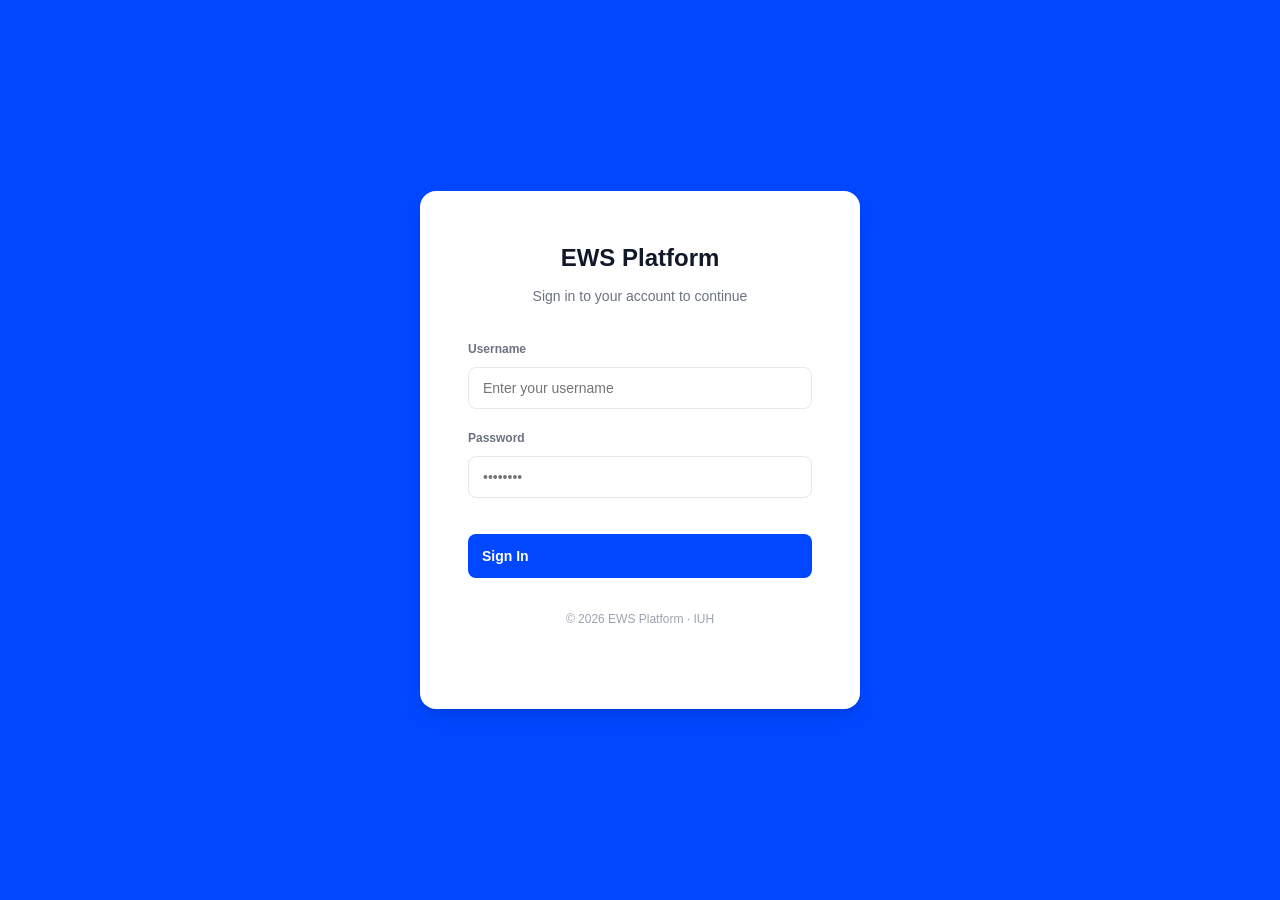
==== frontend/index.html @ 3ef36ef8 "change code to product" ====
<!DOCTYPE html>
<html lang="en">
<head>
  <meta charset="UTF-8"/>
  <meta name="viewport" content="width=device-width, initial-scale=1.0"/>
  <title>Login — EWS Platform</title>
  <link rel="stylesheet" href="css/style.css"/>
</head>
<body>

<div class="login-page">
  <div class="login-card">
    <h1>EWS Platform</h1>
    <p>Sign in to your account to continue</p>

    <form id="loginForm">
      <div class="form-group">
        <label class="form-label">Username</label>
        <input id="username" type="text" class="form-control" placeholder="Enter your username" required/>
      </div>

      <div class="form-group">
        <label class="form-label">Password</label>
        <input id="password" type="password" class="form-control" placeholder="••••••••" required/>
      </div>

      <div id="loginError" class="login-error"></div>

      <button type="submit" class="btn btn-primary" id="loginBtn" style="width:100%; padding:14px; margin-top:16px;">Sign In</button>
    </form>

    <p style="text-align:center; font-size:12px; color:var(--text-muted); margin-top:32px;">
      © 2026 EWS Platform · IUH
    </p>
  </div>
</div>

<script src="js/api.js"></script>
<script>
  if (api.isLoggedIn()) redirectByRole(api.getUser());

  function redirectByRole(user) {
    if (!user) return;
    const map = { admin: 'admin.html', teacher: 'teacher.html', student: 'student.html' };
    window.location.href = map[user.vai_tro] || 'admin.html';
  }

  document.getElementById('loginForm').addEventListener('submit', async (e) => {
    e.preventDefault();
    const btn = document.getElementById('loginBtn');
    const errBox = document.getElementById('loginError');

    const username = document.getElementById('username').value.trim();
    const password = document.getElementById('password').value;

    btn.disabled = true;
    btn.textContent = 'Signing in...';
    errBox.style.display = 'none';

    const result = await api.login(username, password);

    if (result.ok) {
      btn.textContent = 'Success!';
      setTimeout(() => redirectByRole(result.user), 400);
    } else {
      errBox.textContent = 'Error: ' + result.msg;
      errBox.style.display = 'block';
      btn.disabled = false;
      btn.textContent = 'Sign In';
    }
  });
</script>
</body>
</html>
---- frontend/css/style.css ----
/* ============================================================
   Early Warning System — Light/Modern UI
   Inspired by EWS Platform Dashboard
   ============================================================ */

/* ── Variables ── */
:root {
  --primary:       #0047FF; /* Sidebar Blue */
  --primary-light: #3B82F6;
  --bg-main:       #F8F9FB;
  --bg-sidebar:    #0047FF;
  --bg-card:       #FFFFFF;
  --border:        #E5E7EB;
  --text-main:     #111827;
  --text-secondary:#6B7280;
  --text-muted:    #9CA3AF;
  
  --success:       #22C55E;
  --warning:       #F59E0B;
  --danger:        #EF4444;
  --purple:        #A855F7;
  --pink:          #EC4899;
  --cyan:          #06B6D4;

  --sidebar-w: 240px;
  --topbar-h: 70px;
  --radius: 12px;
  --radius-sm: 8px;
  --shadow: 0 1px 3px 0 rgba(0, 0, 0, 0.1), 0 1px 2px 0 rgba(0, 0, 0, 0.06);
  --shadow-lg: 0 10px 15px -3px rgba(0, 0, 0, 0.1), 0 4px 6px -2px rgba(0, 0, 0, 0.05);
}

/* ── Reset ── */
*, *::before, *::after { box-sizing: border-box; margin: 0; padding: 0; }
html { scroll-behavior: smooth; }
body {
  font-family: 'Inter', -apple-system, BlinkMacSystemFont, "Segoe UI", Roboto, Helvetica, Arial, sans-serif;
  background: var(--bg-main);
  color: var(--text-main);
  line-height: 1.6;
  min-height: 100vh;
}
a { color: var(--primary); text-decoration: none; }
img { max-width: 100%; }
ul { list-style: none; }

/* ── Scrollbar ── */
::-webkit-scrollbar { width: 6px; }
::-webkit-scrollbar-track { background: var(--bg-main); }
::-webkit-scrollbar-thumb { background: var(--text-muted); border-radius: 3px; }

/* ============================================================
   LAYOUT
   ============================================================ */

.app-layout {
  display: flex;
  min-height: 100vh;
}

/* ── Sidebar ── */
.sidebar {
  width: var(--sidebar-w);
  background: var(--bg-sidebar);
  color: #FFFFFF;
  display: flex;
  flex-direction: column;
  position: fixed;
  top: 0; left: 0;
  height: 100vh;
  z-index: 100;
  transition: transform .3s ease;
}

.sidebar-logo {
  padding: 30px 24px;
}
.sidebar-logo h2 {
  font-size: 18px;
  font-weight: 800;
  letter-spacing: -0.5px;
}
.sidebar-logo span {
  font-size: 11px;
  opacity: 0.7;
  display: block;
}

.sidebar-nav {
  flex: 1;
  padding: 10px 0;
}
.nav-label {
  font-size: 10px;
  font-weight: 700;
  text-transform: uppercase;
  letter-spacing: 1px;
  padding: 20px 24px 8px;
  opacity: 0.5;
}
.nav-item {
  display: flex;
  align-items: center;
  gap: 12px;
  padding: 12px 24px;
  font-size: 14px;
  font-weight: 500;
  color: rgba(255, 255, 255, 0.7);
  cursor: pointer;
  transition: all .2s;
  user-select: none;
}
.nav-item:hover {
  color: #FFFFFF;
  background: rgba(255, 255, 255, 0.1);
}
.nav-item.active {
  background: #FFFFFF;
  color: var(--primary);
  font-weight: 700;
  border-radius: 0 30px 30px 0;
  margin-right: 20px;
}
.nav-item .icon { font-size: 18px; width: 24px; text-align: center; }

.sidebar-footer {
  padding: 20px 24px;
  border-top: 1px solid rgba(255, 255, 255, 0.1);
}
.sidebar-user-mini {
  display: flex;
  align-items: center;
  gap: 12px;
  margin-top: 10px;
}
.user-avatar-mini {
  width: 32px; height: 32px;
  border-radius: 50%;
  background: #FFFFFF;
  color: var(--primary);
  display: flex; align-items: center; justify-content: center;
  font-size: 14px; font-weight: 700;
}
.user-info-mini .name { font-size: 13px; font-weight: 600; }
.user-info-mini .status { font-size: 10px; opacity: 0.7; }

.btn-logout {
  width: 100%;
  padding: 8px;
  background: rgba(255, 255, 255, 0.2);
  border: none;
  border-radius: 6px;
  color: #fff;
  font-size: 12px;
  cursor: pointer;
  margin-top: 10px;
}

/* ── Main Content ── */
.main-content {
  margin-left: var(--sidebar-w);
  flex: 1;
  display: flex;
  flex-direction: column;
}

.topbar {
  height: var(--topbar-h);
  padding: 0 40px;
  background: #FFFFFF;
  border-bottom: 1px solid var(--border);
  display: flex;
  align-items: center;
  justify-content: space-between;
  position: sticky; top: 0; z-index: 50;
}
.topbar-search {
  flex: 1;
  max-width: 400px;
  position: relative;
}
.topbar-search .icon {
  position: absolute; left: 12px; top: 50%; transform: translateY(-50%);
  color: var(--text-muted); font-size: 14px;
}
.topbar-search input {
  width: 100%;
  padding: 10px 10px 10px 36px;
  border: none;
  background: #F9FAFB;
  border-radius: 8px;
  font-size: 14px;
  outline: none;
}
.topbar-actions {
  display: flex;
  align-items: center;
  gap: 24px;
}
.notif-btn {
  position: relative;
  font-size: 20px;
  cursor: pointer;
  color: var(--text-secondary);
}
.notif-badge {
  position: absolute; top: -2px; right: -2px;
  background: var(--danger); color: #fff;
  font-size: 9px; padding: 2px 4px; border-radius: 10px;
  border: 2px solid #fff;
}
.top-user {
  display: flex;
  align-items: center;
  gap: 12px;
  cursor: pointer;
}
.top-user .name { font-size: 14px; font-weight: 600; color: var(--text-main); }
.top-user .avatar {
  width: 36px; height: 36px;
  border-radius: 50%;
  background: #3B82F6;
  color: #fff;
  display: flex; align-items: center; justify-content: center;
  font-weight: 700;
}

.page-content { padding: 32px 40px; }
.page-header { margin-bottom: 32px; }
.page-header h1 { font-size: 24px; font-weight: 700; color: var(--text-main); }
.page-header p { font-size: 14px; color: var(--text-secondary); margin-top: 4px; }

/* ============================================================
   CARDS
   ============================================================ */

.card {
  background: var(--bg-card);
  border: 1px solid var(--border);
  border-radius: var(--radius);
  padding: 24px;
  box-shadow: var(--shadow);
  margin-bottom: 24px;
}
.card-title {
  font-size: 16px;
  font-weight: 700;
  color: var(--text-main);
  margin-bottom: 20px;
}

/* ── Stats Cards ── */
.stats-grid {
  display: grid;
  grid-template-columns: repeat(auto-fit, minmax(220px, 1fr));
  gap: 24px;
  margin-bottom: 32px;
}
.stat-card {
  background: #FFFFFF;
  border: 1px solid var(--border);
  border-radius: var(--radius);
  padding: 24px;
  display: flex;
  justify-content: space-between;
  align-items: flex-start;
  box-shadow: var(--shadow);
}
.stat-card .label { font-size: 12px; font-weight: 600; color: var(--text-secondary); margin-bottom: 8px; }
.stat-card .value { font-size: 28px; font-weight: 800; color: var(--text-main); }
.stat-icon-wrapper {
  width: 48px; height: 48px;
  border-radius: 12px;
  display: flex; align-items: center; justify-content: center;
  font-size: 24px;
  color: #FFFFFF;
}
.stat-card.blue .stat-icon-wrapper   { background: var(--primary-light); }
.stat-card.purple .stat-icon-wrapper { background: var(--purple); }
.stat-card.pink .stat-icon-wrapper   { background: var(--pink); }
.stat-card.green .stat-icon-wrapper  { background: var(--success); }
.stat-card.red .stat-icon-wrapper    { background: var(--danger); }

/* ── Grid Layouts ── */
.grid-2 { display: grid; grid-template-columns: 1fr 1fr; gap: 24px; margin-bottom: 24px; }
.grid-1-2 { display: grid; grid-template-columns: 1fr 2fr; gap: 24px; margin-bottom: 24px; }

/* ============================================================
   TABLES
   ============================================================ */

.table-wrap { overflow-x: auto; }
table {
  width: 100%;
  border-collapse: collapse;
}
thead th {
  padding: 12px 16px;
  text-align: left;
  font-size: 12px;
  font-weight: 700;
  color: var(--text-secondary);
  border-bottom: 1px solid var(--border);
  background: #FBFCFE;
}
tbody td {
  padding: 16px;
  border-bottom: 1px solid var(--border);
  font-size: 14px;
  color: var(--text-main);
}
tbody tr:last-child td { border-bottom: none; }
tbody tr:hover { background: #F9FAFB; }

/* ============================================================
   BADGES & BUTTONS
   ============================================================ */

.badge {
  display: inline-flex;
  padding: 4px 12px;
  border-radius: 20px;
  font-size: 11px;
  font-weight: 700;
  text-transform: uppercase;
}
.badge-red     { background: #FEE2E2; color: #DC2626; }
.badge-orange  { background: #FEF3C7; color: #D97706; }
.badge-green   { background: #DCFCE7; color: #16A34A; }
.badge-blue    { background: #DBEAFE; color: #2563EB; }
.badge-excellent { background: #F3E8FF; color: #9333EA; }

.btn {
  display: inline-flex; align-items: center; gap: 8px;
  padding: 10px 20px;
  border-radius: 8px;
  font-size: 14px;
  font-weight: 600;
  cursor: pointer;
  border: none;
  transition: opacity 0.2s;
}
.btn-primary { background: var(--primary); color: #fff; }
.btn-primary:hover { opacity: 0.9; }
.btn-outline { background: #fff; border: 1px solid var(--border); color: var(--text-secondary); }
.btn-outline:hover { background: #F9FAFB; }
.btn-sm { padding: 6px 12px; font-size: 12px; }

/* ============================================================
   ALERTS / NOTIFICATIONS
   ============================================================ */

.alert-at-risk {
  background: #FFF5F5;
  border: 1px solid #FED7D7;
  color: #C53030;
  padding: 16px 20px;
  border-radius: 8px;
  display: flex;
  align-items: center;
  gap: 12px;
  font-size: 14px;
  margin-bottom: 24px;
}
.alert-at-risk .icon { font-size: 18px; }

/* ============================================================
   FORMS
   ============================================================ */

.form-group { margin-bottom: 20px; }
.form-label { display: block; font-size: 12px; font-weight: 700; color: var(--text-secondary); margin-bottom: 8px; }
.form-control {
  width: 100%; padding: 12px 14px; border: 1px solid var(--border); border-radius: 8px;
  font-size: 14px; outline: none; transition: border-color 0.2s;
}
.form-control:focus { border-color: var(--primary); }

.form-grid-2 { display: grid; grid-template-columns: 1fr 1fr; gap: 16px; }
.form-grid-3 { display: grid; grid-template-columns: repeat(3, 1fr); gap: 16px; }

/* ============================================================
   PROGRESS BARS
   ============================================================ */
.progress-list { margin-top: 20px; }
.progress-item { margin-bottom: 16px; }
.progress-info { display: flex; justify-content: space-between; font-size: 12px; margin-bottom: 4px; font-weight: 600; }
.progress-bar-bg { height: 8px; background: #E5E7EB; border-radius: 10px; overflow: hidden; }
.progress-bar-fill { height: 100%; border-radius: 10px; transition: width 0.5s; }
.progress-bar-fill.red    { background: var(--danger); }
.progress-bar-fill.cyan   { background: var(--cyan); }
.progress-bar-fill.green  { background: var(--success); }
.progress-bar-fill.purple { background: var(--purple); }

/* ============================================================
   MODALS
   ============================================================ */
.modal-overlay {
  position: fixed; inset: 0; background: rgba(0,0,0,0.5); z-index: 1000;
  display: none; align-items: center; justify-content: center;
}
.modal-overlay.open { display: flex; }
.modal { background: #fff; border-radius: 12px; padding: 32px; width: 100%; max-width: 600px; box-shadow: var(--shadow-lg); }
.modal-lg { max-width: 800px; }
.modal-header { display: flex; justify-content: space-between; align-items: center; margin-bottom: 24px; }
.modal-header h2 { font-size: 18px; font-weight: 800; }
.modal-close { cursor: pointer; font-size: 20px; color: var(--text-muted); padding: 5px; }
.modal-footer { display: flex; justify-content: flex-end; gap: 12px; margin-top: 24px; padding-top: 20px; border-top: 1px solid var(--border); }

/* ============================================================
   CHARTS
   ============================================================ */
.chart-container { position: relative; width: 100%; height: 280px; }

/* ============================================================
   RESPONSIVE
   ============================================================ */
@media (max-width: 1024px) {
  .sidebar { transform: translateX(-100%); width: 280px; }
  .sidebar.open { transform: translateX(0); }
  .main-content { margin-left: 0; }
  .topbar { padding: 0 20px; }
  .page-content { padding: 24px 20px; }
}

@media (max-width: 768px) {
  .grid-2, .grid-1-2 { grid-template-columns: 1fr; }
  .topbar-search { display: none; }
  .stats-grid { grid-template-columns: 1fr 1fr; }
}
@media (max-width: 480px) {
  .stats-grid { grid-template-columns: 1fr; }
}

/* Auth Pages Styling */
.login-page {
  background: var(--bg-sidebar);
  height: 100vh;
  display: flex; align-items: center; justify-content: center;
}
.login-card {
  background: #fff; padding: 48px; border-radius: 16px; width: 100%; max-width: 440px;
  box-shadow: var(--shadow-lg);
}
.login-card h1 { font-size: 24px; font-weight: 800; margin-bottom: 8px; text-align: center; }
.login-card p { font-size: 14px; color: var(--text-secondary); margin-bottom: 32px; text-align: center; }

/* Toast styles */
.toast {
  position: fixed; bottom: 30px; right: 30px; padding: 12px 24px; border-radius: 8px;
  background: #333; color: #fff; font-size: 14px; font-weight: 600; box-shadow: var(--shadow-lg);
  transform: translateY(100px); transition: transform 0.3s ease; z-index: 1100;
}
.toast.show { transform: translateY(0); }
.toast-success { background: var(--success); }
.toast-error { background: var(--danger); }
.toast-info { background: var(--primary); }

.spinner {
  width: 40px; height: 40px; border: 4px solid #f3f3f3; border-top: 4px solid var(--primary);
  border-radius: 50%; animation: spin 1s linear infinite; margin: 40px auto;
}
@keyframes spin { 0% { transform: rotate(0deg); } 100% { transform: rotate(360deg); } }

.section { display: none; }
.section.active { display: block; }
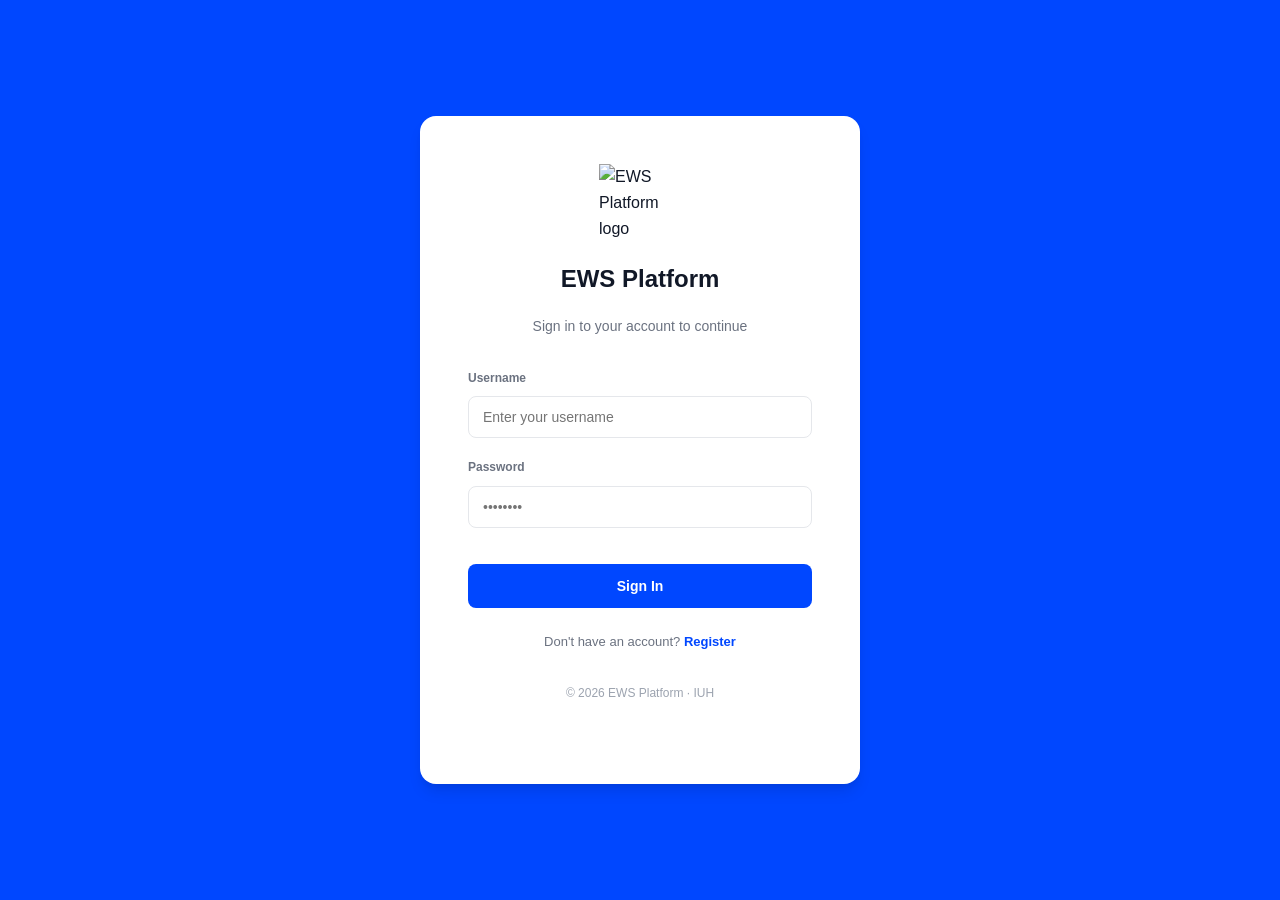
==== commit c5bcca8c: "change to deploy" ====
--- a/frontend/index.html
+++ b/frontend/index.html
@@ -4,13 +4,17 @@
   <meta charset="UTF-8"/>
   <meta name="viewport" content="width=device-width, initial-scale=1.0"/>
   <title>Login — EWS Platform</title>
+  <link rel="icon" type="image/png" href="img/logo.png"/>
   <link rel="stylesheet" href="css/style.css"/>
 </head>
 <body>
 
 <div class="login-page">
   <div class="login-card">
-    <h1>EWS Platform</h1>
+    <div class="auth-brand">
+      <img src="img/logo.png" alt="EWS Platform logo" class="auth-brand-logo"/>
+      <h1>EWS Platform</h1>
+    </div>
     <p>Sign in to your account to continue</p>
 
     <form id="loginForm">
@@ -29,7 +33,11 @@
       <button type="submit" class="btn btn-primary" id="loginBtn" style="width:100%; padding:14px; margin-top:16px;">Sign In</button>
     </form>
 
-    <p style="text-align:center; font-size:12px; color:var(--text-muted); margin-top:32px;">
+    <p style="text-align:center; font-size:13px; color:var(--text-secondary); margin-top:24px;">
+      Don't have an account? <a href="register.html" style="font-weight:700">Register</a>
+    </p>
+
+    <p style="text-align:center; font-size:12px; color:var(--text-muted); margin-top:16px;">
       © 2026 EWS Platform · IUH
     </p>
   </div>
--- a/frontend/css/style.css
+++ b/frontend/css/style.css
@@ -74,6 +74,9 @@
 
 .sidebar-logo {
   padding: 30px 24px;
+  display: flex;
+  align-items: center;
+  gap: 14px;
 }
 .sidebar-logo h2 {
   font-size: 18px;
@@ -84,6 +87,17 @@
   font-size: 11px;
   opacity: 0.7;
   display: block;
+}
+.sidebar-logo-image {
+  width: 48px;
+  height: 48px;
+  object-fit: contain;
+  border-radius: 12px;
+  background: rgba(255, 255, 255, 0.12);
+  padding: 6px;
+}
+.sidebar-logo-text {
+  min-width: 0;
 }
 
 .sidebar-nav {
@@ -331,7 +345,7 @@
 .badge-excellent { background: #F3E8FF; color: #9333EA; }
 
 .btn {
-  display: inline-flex; align-items: center; gap: 8px;
+  display: inline-flex; align-items: center; justify-content: center; gap: 8px;
   padding: 10px 20px;
   border-radius: 8px;
   font-size: 14px;
@@ -442,8 +456,21 @@
   background: #fff; padding: 48px; border-radius: 16px; width: 100%; max-width: 440px;
   box-shadow: var(--shadow-lg);
 }
+.auth-brand {
+  display: flex;
+  flex-direction: column;
+  align-items: center;
+  gap: 14px;
+  margin-bottom: 8px;
+}
+.auth-brand-logo {
+  width: 82px;
+  height: 82px;
+  object-fit: contain;
+}
 .login-card h1 { font-size: 24px; font-weight: 800; margin-bottom: 8px; text-align: center; }
 .login-card p { font-size: 14px; color: var(--text-secondary); margin-bottom: 32px; text-align: center; }
+.login-error { display: none; background: #FEE2E2; color: #DC2626; padding: 10px 14px; border-radius: 8px; font-size: 13px; margin-top: 12px; }
 
 /* Toast styles */
 .toast {
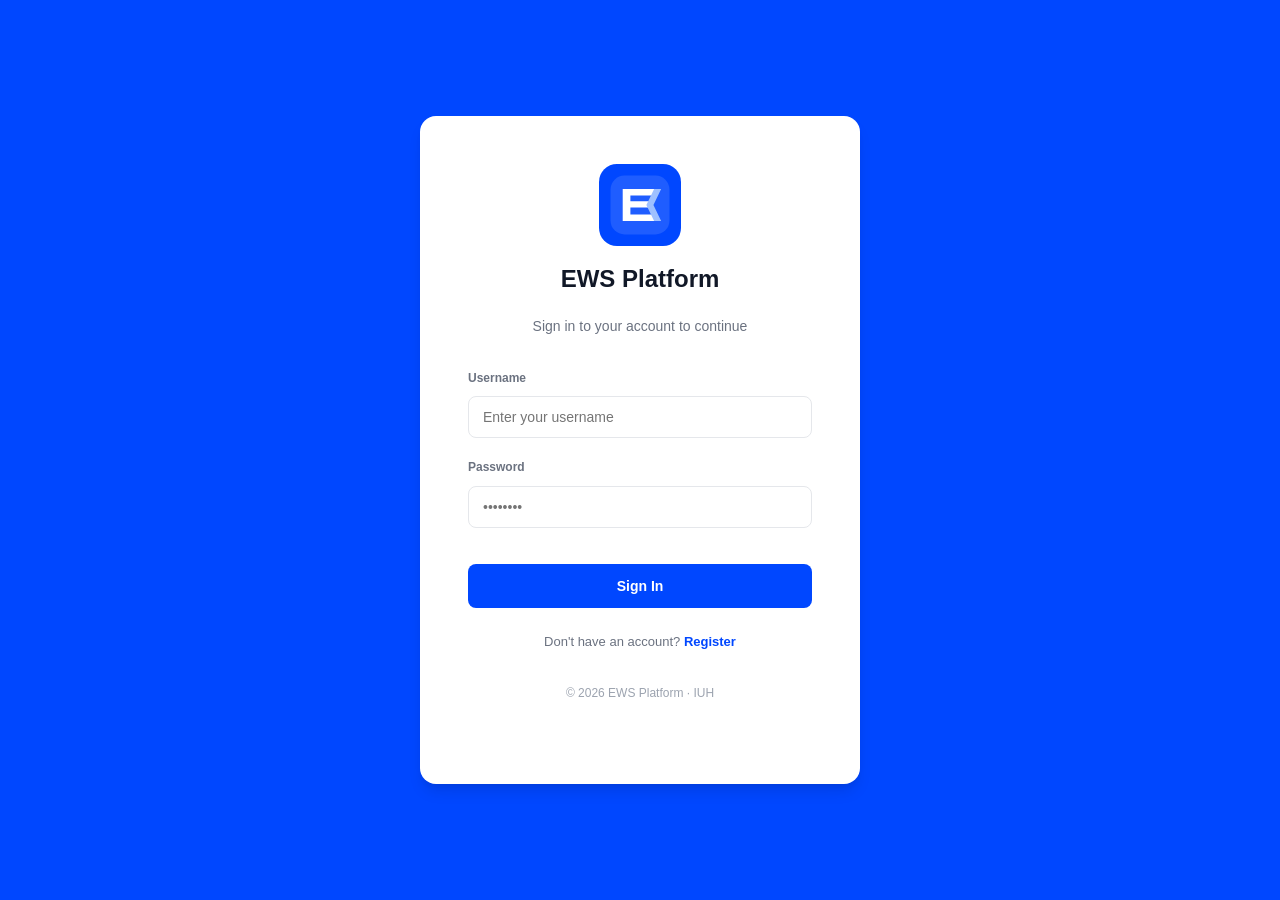
==== commit df8d2f26: "fix lỗi logo" ====
--- a/frontend/index.html
+++ b/frontend/index.html
@@ -4,7 +4,7 @@
   <meta charset="UTF-8"/>
   <meta name="viewport" content="width=device-width, initial-scale=1.0"/>
   <title>Login — EWS Platform</title>
-  <link rel="icon" type="image/png" href="img/logo.png"/>
+  <link rel="icon" type="image/svg+xml" href="img/logo.svg"/>
   <link rel="stylesheet" href="css/style.css"/>
 </head>
 <body>
@@ -12,7 +12,7 @@
 <div class="login-page">
   <div class="login-card">
     <div class="auth-brand">
-      <img src="img/logo.png" alt="EWS Platform logo" class="auth-brand-logo"/>
+      <img src="img/logo.svg" alt="EWS Platform logo" class="auth-brand-logo"/>
       <h1>EWS Platform</h1>
     </div>
     <p>Sign in to your account to continue</p>
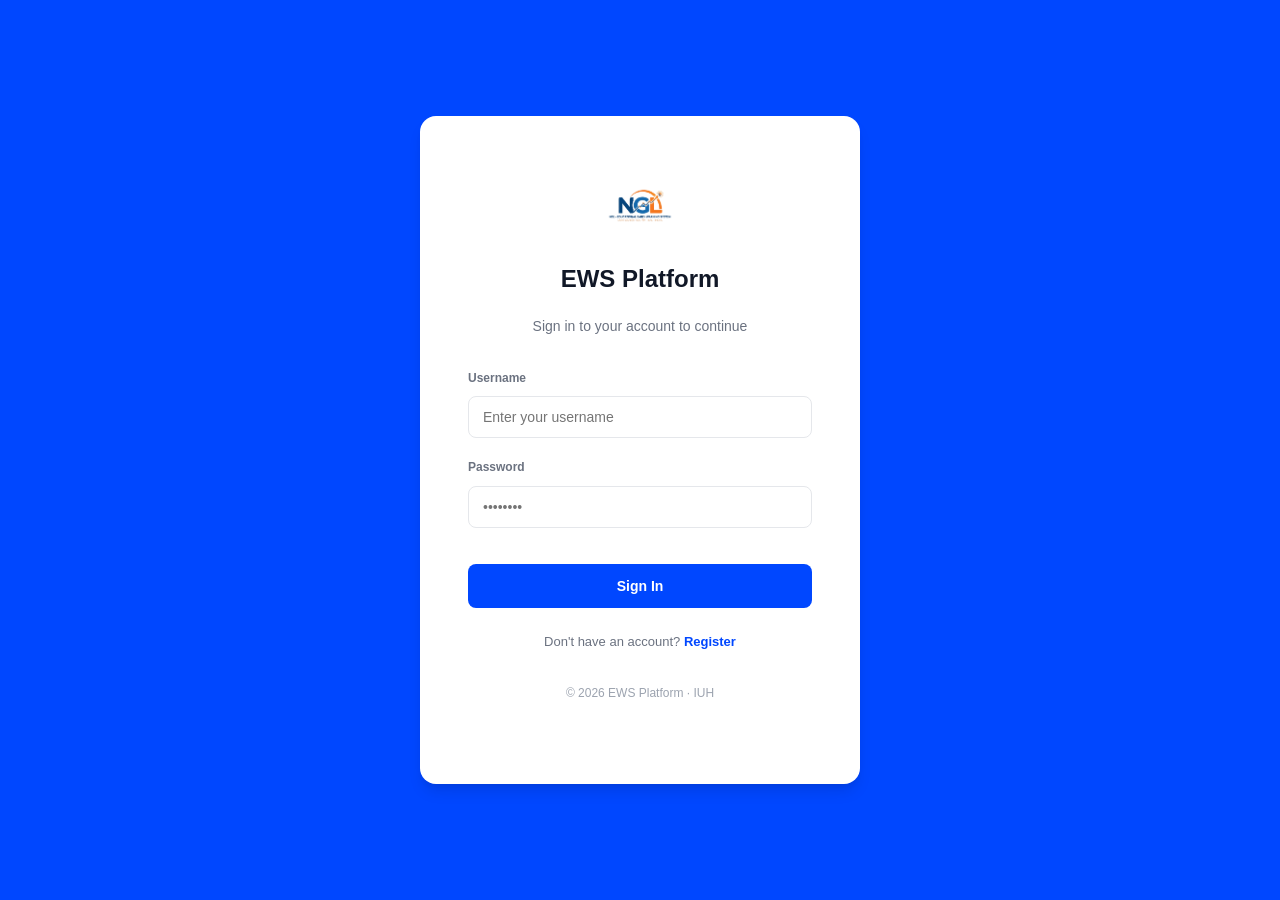
==== commit 76026c2c: "fix logo p3" ====
--- a/frontend/index.html
+++ b/frontend/index.html
@@ -4,7 +4,7 @@
   <meta charset="UTF-8"/>
   <meta name="viewport" content="width=device-width, initial-scale=1.0"/>
   <title>Login — EWS Platform</title>
-  <link rel="icon" type="image/svg+xml" href="img/logo.svg"/>
+  <link rel="icon" type="image/png" href="img/logo.png"/>
   <link rel="stylesheet" href="css/style.css"/>
 </head>
 <body>
@@ -12,7 +12,7 @@
 <div class="login-page">
   <div class="login-card">
     <div class="auth-brand">
-      <img src="img/logo.svg" alt="EWS Platform logo" class="auth-brand-logo"/>
+      <img src="img/logo.png" alt="EWS Platform logo" class="auth-brand-logo"/>
       <h1>EWS Platform</h1>
     </div>
     <p>Sign in to your account to continue</p>
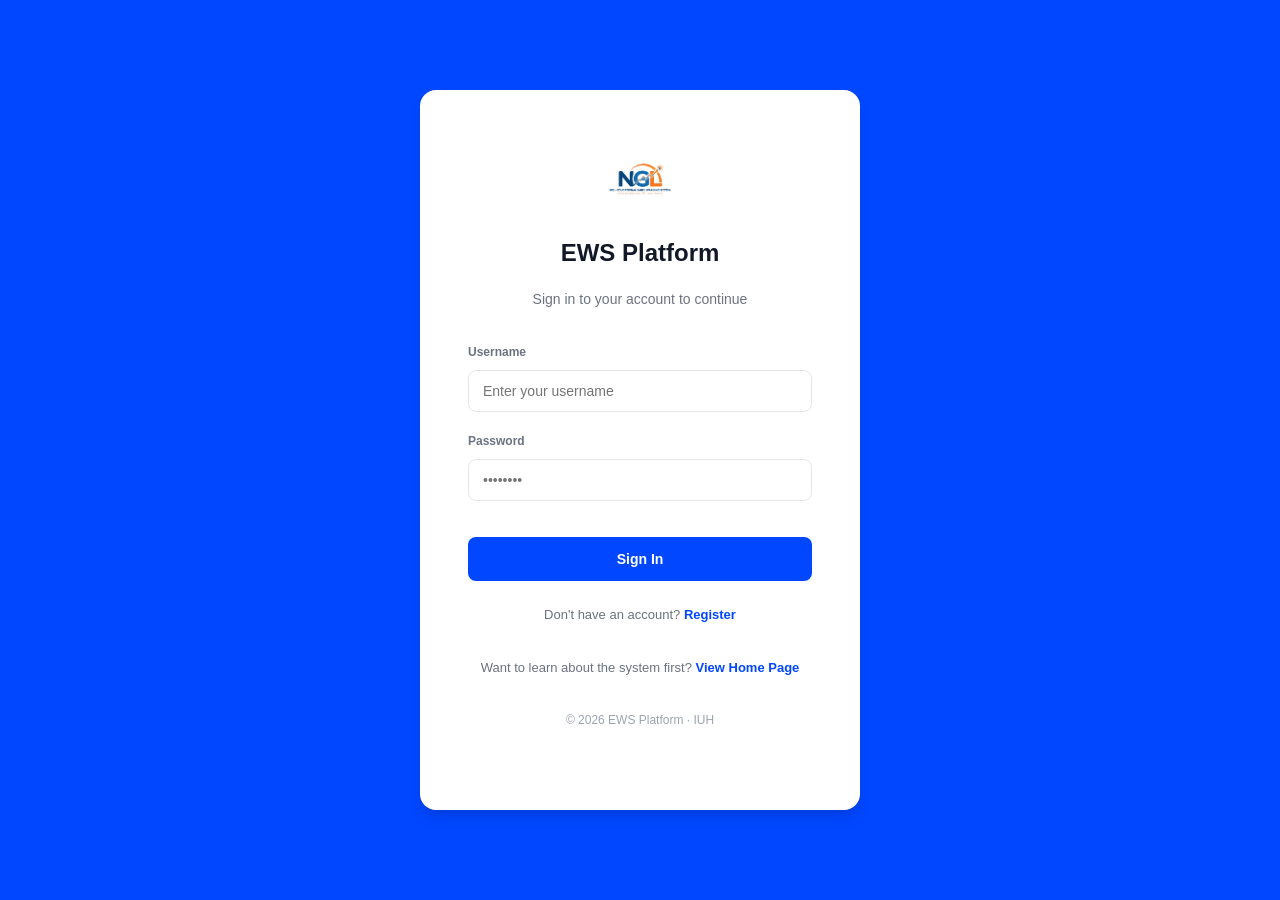
==== commit 8a36914f: "fix home" ====
--- a/frontend/index.html
+++ b/frontend/index.html
@@ -35,6 +35,9 @@
 
     <p style="text-align:center; font-size:13px; color:var(--text-secondary); margin-top:24px;">
       Don't have an account? <a href="register.html" style="font-weight:700">Register</a>
+    </p>
+    <p style="text-align:center; font-size:13px; color:var(--text-secondary); margin-top:10px;">
+      Want to learn about the system first? <a href="home.html" style="font-weight:700">View Home Page</a>
     </p>
 
     <p style="text-align:center; font-size:12px; color:var(--text-muted); margin-top:16px;">
--- a/frontend/css/style.css
+++ b/frontend/css/style.css
@@ -441,9 +441,21 @@
   .grid-2, .grid-1-2 { grid-template-columns: 1fr; }
   .topbar-search { display: none; }
   .stats-grid { grid-template-columns: 1fr 1fr; }
+  .landing-header,
+  .landing-cta { flex-direction: column; align-items: flex-start; }
+  .landing-hero,
+  .landing-feature-grid,
+  .landing-role-grid,
+  .landing-timeline,
+  .landing-highlights { grid-template-columns: 1fr; }
+  .landing-hero-copy { padding: 28px; }
+  .landing-section { padding: 24px; }
 }
 @media (max-width: 480px) {
   .stats-grid { grid-template-columns: 1fr; }
+  .landing-shell { padding: 18px 14px 40px; }
+  .landing-nav { width: 100%; }
+  .landing-nav .btn { width: 100%; }
 }
 
 /* Auth Pages Styling */
@@ -491,3 +503,232 @@
 
 .section { display: none; }
 .section.active { display: block; }
+
+/* Landing Page */
+.landing-body {
+  background:
+    radial-gradient(circle at top left, rgba(59, 130, 246, 0.18), transparent 28%),
+    radial-gradient(circle at bottom right, rgba(168, 85, 247, 0.14), transparent 24%),
+    linear-gradient(180deg, #F7FAFF 0%, #F8F9FB 100%);
+}
+.landing-shell {
+  max-width: 1240px;
+  margin: 0 auto;
+  padding: 24px 24px 64px;
+}
+.landing-header {
+  display: flex;
+  align-items: center;
+  justify-content: space-between;
+  gap: 20px;
+  padding: 16px 0 28px;
+}
+.landing-brand {
+  display: flex;
+  align-items: center;
+  gap: 14px;
+  color: var(--text-main);
+}
+.landing-brand-logo {
+  width: 52px;
+  height: 52px;
+  object-fit: contain;
+}
+.landing-brand strong {
+  display: block;
+  font-size: 18px;
+}
+.landing-brand span {
+  display: block;
+  font-size: 12px;
+  color: var(--text-secondary);
+}
+.landing-nav {
+  display: flex;
+  align-items: center;
+  gap: 14px;
+  flex-wrap: wrap;
+}
+.landing-nav a:not(.btn) {
+  color: var(--text-secondary);
+  font-weight: 600;
+  font-size: 14px;
+}
+.landing-hero {
+  display: grid;
+  grid-template-columns: 1.3fr .9fr;
+  gap: 28px;
+  align-items: stretch;
+  margin-bottom: 48px;
+}
+.landing-hero-copy,
+.landing-hero-panel,
+.landing-section,
+.landing-cta {
+  background: rgba(255, 255, 255, 0.82);
+  border: 1px solid rgba(255, 255, 255, 0.7);
+  backdrop-filter: blur(10px);
+  border-radius: 24px;
+  box-shadow: var(--shadow-lg);
+}
+.landing-hero-copy {
+  padding: 42px;
+}
+.landing-kicker {
+  display: inline-flex;
+  align-items: center;
+  gap: 8px;
+  padding: 8px 14px;
+  border-radius: 999px;
+  background: #E0E7FF;
+  color: #1D4ED8;
+  font-size: 12px;
+  font-weight: 800;
+  letter-spacing: .2px;
+  text-transform: uppercase;
+}
+.landing-hero-copy h1 {
+  font-size: clamp(34px, 5vw, 56px);
+  line-height: 1.05;
+  letter-spacing: -1.4px;
+  margin: 20px 0 18px;
+}
+.landing-hero-copy p {
+  max-width: 720px;
+  font-size: 17px;
+  color: var(--text-secondary);
+}
+.landing-actions {
+  display: flex;
+  flex-wrap: wrap;
+  gap: 14px;
+  margin-top: 28px;
+}
+.landing-highlights {
+  display: grid;
+  grid-template-columns: repeat(3, 1fr);
+  gap: 16px;
+  margin-top: 30px;
+}
+.landing-highlight-card {
+  padding: 18px;
+  border-radius: 18px;
+  background: #F9FBFF;
+  border: 1px solid #E6EEF9;
+}
+.landing-highlight-card strong {
+  display: block;
+  margin-bottom: 8px;
+  font-size: 15px;
+}
+.landing-highlight-card span {
+  color: var(--text-secondary);
+  font-size: 13px;
+}
+.landing-hero-panel {
+  padding: 24px;
+  display: flex;
+}
+.landing-preview-card {
+  width: 100%;
+  border-radius: 20px;
+  background: linear-gradient(180deg, #0F172A 0%, #1E3A8A 100%);
+  color: #fff;
+  padding: 28px;
+}
+.landing-preview-top {
+  display: flex;
+  justify-content: space-between;
+  align-items: center;
+  gap: 12px;
+  margin-bottom: 18px;
+  font-size: 13px;
+  opacity: .9;
+}
+.landing-preview-card h2 {
+  font-size: 26px;
+  line-height: 1.2;
+  margin-bottom: 18px;
+}
+.landing-preview-list {
+  display: grid;
+  gap: 12px;
+}
+.landing-preview-list li {
+  padding: 14px 16px;
+  border-radius: 14px;
+  background: rgba(255, 255, 255, 0.1);
+  font-size: 14px;
+}
+.landing-section {
+  padding: 34px;
+  margin-bottom: 28px;
+}
+.landing-section-alt {
+  background: linear-gradient(180deg, rgba(239, 246, 255, 0.92) 0%, rgba(255, 255, 255, 0.92) 100%);
+}
+.landing-section-heading {
+  margin-bottom: 24px;
+}
+.landing-section-heading h2 {
+  font-size: clamp(26px, 3vw, 38px);
+  line-height: 1.15;
+  letter-spacing: -0.8px;
+  margin-top: 12px;
+}
+.landing-feature-grid,
+.landing-role-grid {
+  display: grid;
+  grid-template-columns: repeat(4, 1fr);
+  gap: 18px;
+}
+.landing-feature-card,
+.landing-role-card {
+  border-radius: 18px;
+  border: 1px solid #E5E7EB;
+  background: #fff;
+  padding: 22px;
+}
+.landing-feature-card h3 {
+  font-size: 18px;
+  margin-bottom: 10px;
+}
+.landing-feature-card p,
+.landing-role-card p {
+  color: var(--text-secondary);
+  font-size: 14px;
+}
+.landing-timeline {
+  display: grid;
+  grid-template-columns: repeat(5, 1fr);
+  gap: 16px;
+}
+.landing-step {
+  padding: 20px;
+  border-radius: 18px;
+  background: #fff;
+  border: 1px solid #DCE6F6;
+}
+.landing-step strong {
+  display: block;
+  margin-bottom: 10px;
+}
+.landing-step p {
+  color: var(--text-secondary);
+  font-size: 14px;
+}
+.landing-role-card .badge {
+  margin-bottom: 12px;
+}
+.landing-cta {
+  padding: 28px 32px;
+  display: flex;
+  align-items: center;
+  justify-content: space-between;
+  gap: 20px;
+}
+.landing-cta h2 {
+  font-size: 30px;
+  line-height: 1.15;
+  margin-top: 10px;
+}
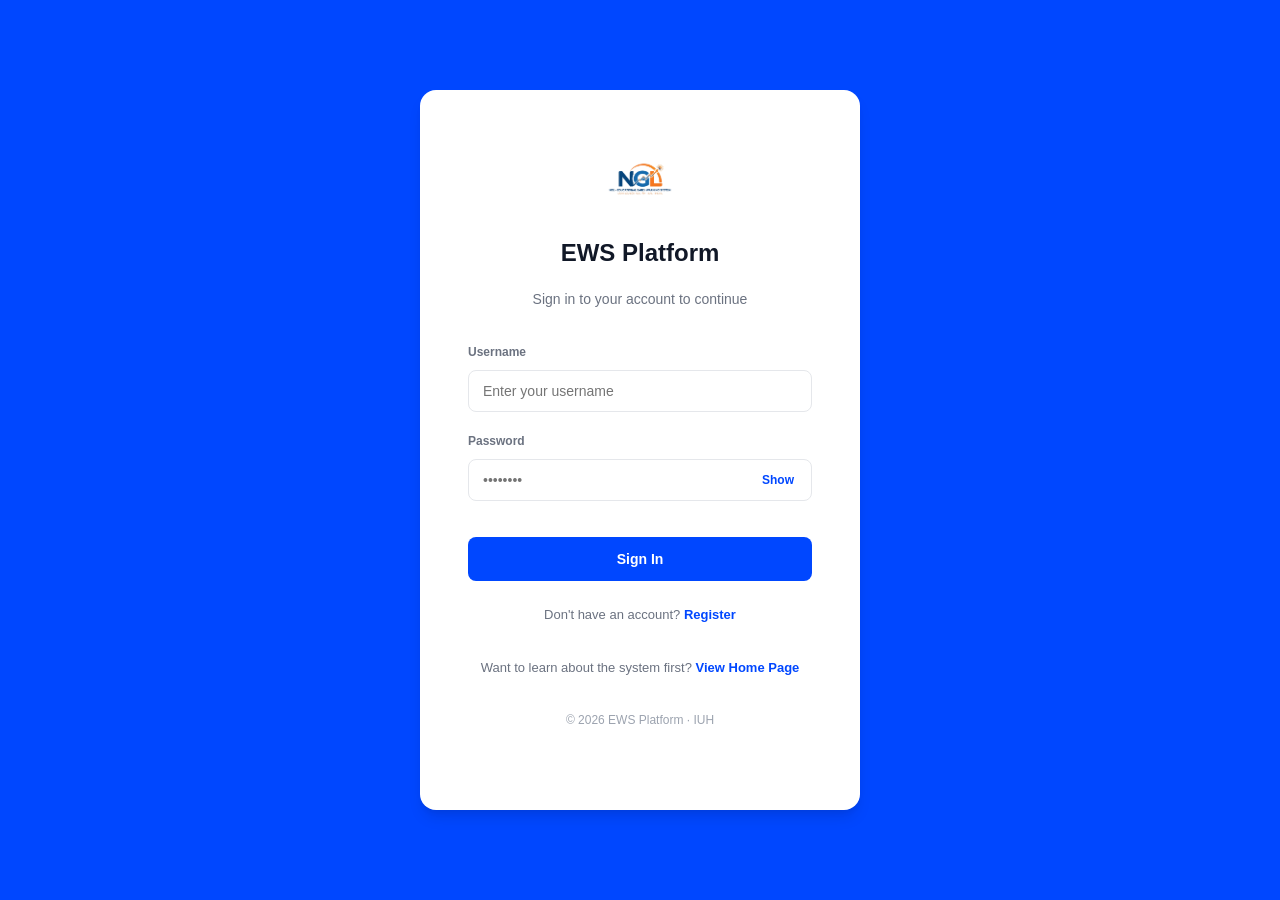
==== commit cf75848a: "fix fe" ====
--- a/frontend/index.html
+++ b/frontend/index.html
@@ -25,7 +25,10 @@
 
       <div class="form-group">
         <label class="form-label">Password</label>
-        <input id="password" type="password" class="form-control" placeholder="••••••••" required/>
+        <div class="password-field">
+          <input id="password" type="password" class="form-control password-input" placeholder="••••••••" required/>
+          <button type="button" class="password-toggle" data-target="password">Show</button>
+        </div>
       </div>
 
       <div id="loginError" class="login-error"></div>
@@ -48,6 +51,15 @@
 
 <script src="js/api.js"></script>
 <script>
+  document.querySelectorAll('.password-toggle').forEach((btn) => {
+    btn.addEventListener('click', () => {
+      const input = document.getElementById(btn.dataset.target);
+      const isHidden = input.type === 'password';
+      input.type = isHidden ? 'text' : 'password';
+      btn.textContent = isHidden ? 'Hide' : 'Show';
+    });
+  });
+
   if (api.isLoggedIn()) redirectByRole(api.getUser());
 
   function redirectByRole(user) {
--- a/frontend/css/style.css
+++ b/frontend/css/style.css
@@ -389,6 +389,25 @@
   font-size: 14px; outline: none; transition: border-color 0.2s;
 }
 .form-control:focus { border-color: var(--primary); }
+.password-field {
+  position: relative;
+}
+.password-input {
+  padding-right: 72px;
+}
+.password-toggle {
+  position: absolute;
+  top: 50%;
+  right: 12px;
+  transform: translateY(-50%);
+  border: none;
+  background: transparent;
+  color: var(--primary);
+  font-size: 12px;
+  font-weight: 700;
+  cursor: pointer;
+  padding: 4px 6px;
+}
 
 .form-grid-2 { display: grid; grid-template-columns: 1fr 1fr; gap: 16px; }
 .form-grid-3 { display: grid; grid-template-columns: repeat(3, 1fr); gap: 16px; }
